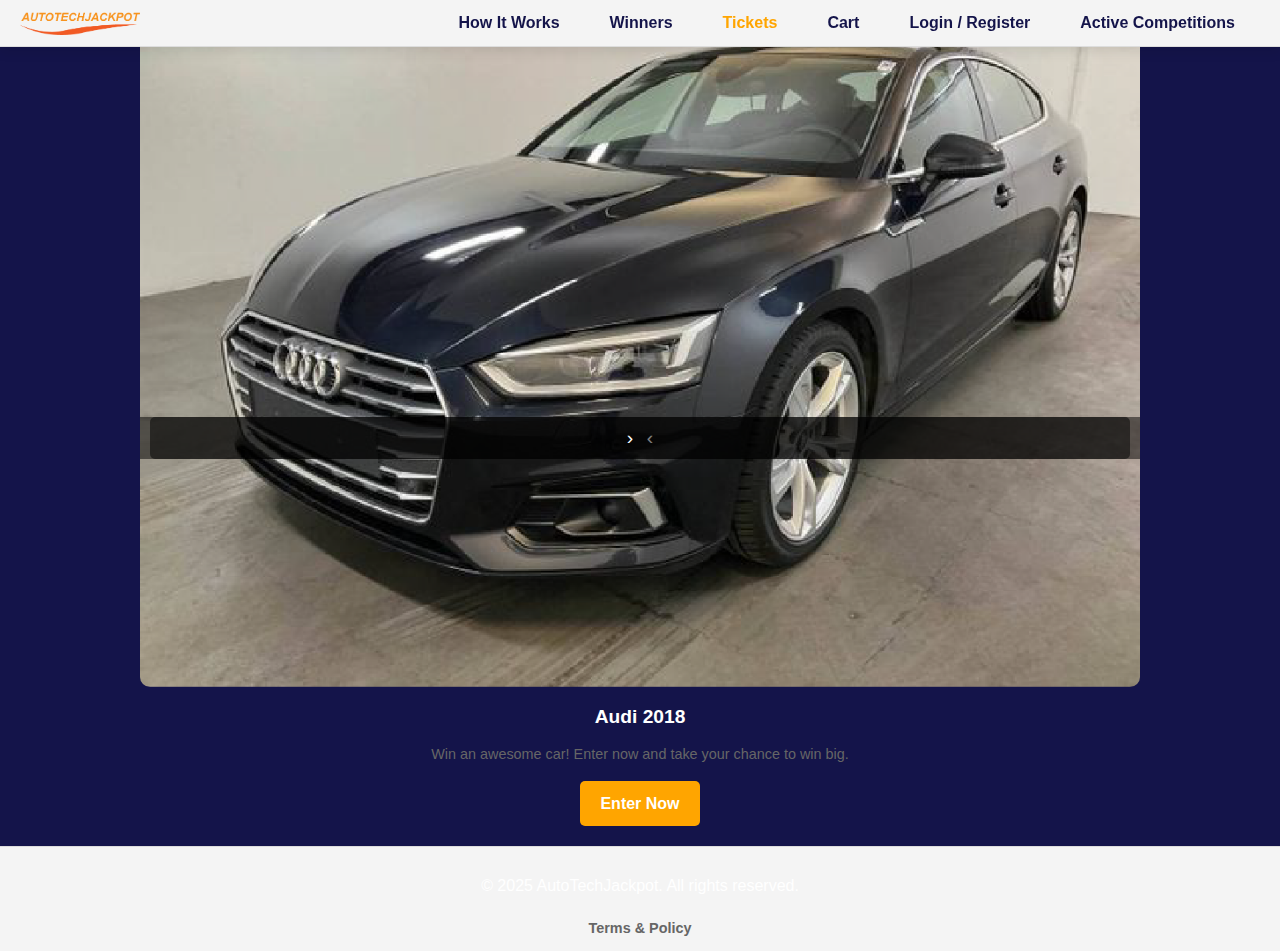
==== index.html @ fb89d606 "Update index.html" ====
<!DOCTYPE html>
<html lang="en">
<head>
  <meta charset="UTF-8">
  <meta name="viewport" content="width=device-width, initial-scale=1.0">
  <title>Welcome - AutoTechJackpot</title>
  <link rel="stylesheet" href="styles.css">
  <style>
    /* Stile per il logo */
    .logo img {
      max-width: 120px;
      height: auto;
      display: block;
      margin: 0 auto;
    }

    /* Header */
    header {
      display: flex;
      justify-content: space-between;
      align-items: center;
      padding: 10px 20px;
      background-color: #f4f4f4;
      border-bottom: 1px solid #ddd;
    }

    nav a {
      margin: 0 10px;
      text-decoration: none;
      color: #333;
      font-weight: bold;
    }

    nav a.active {
      color: orange;
    }

    /* Carosello */
    .carousel {
      position: relative;
      overflow: hidden;
      width: 100%;
      max-width: 1000px;
      margin: 20px auto;
      border-radius: 10px;
    }

    .carousel-track {
      display: flex;
      transition: transform 0.7s ease-in-out;
    }

    .carousel-slide {
      min-width: 100%;
      box-sizing: border-box;
    }

    .carousel-slide img {
      width: 100%;
      display: block;
      border-radius: 10px;
    }

    /* Pulsanti di navigazione */
    .carousel-btn {
      position: absolute;
      top: 50%;
      transform: translateY(-50%);
      background: rgba(0, 0, 0, 0.5);
      color: white;
      border: none;
      padding: 10px 20px;
      cursor: pointer;
      z-index: 10;
      border-radius: 5px;
    }

    .carousel-btn.prev {
      left: 10px;
    }

    .carousel-btn.next {
      right: 10px;
    }

    .carousel-btn:hover {
      background: rgba(0, 0, 0, 0.8);
    }

    /* Informazioni sulle competizioni */
    .competition-info {
      text-align: center;
      margin-top: 15px;
    }

    .competition-info h3 {
      margin: 10px 0;
      font-size: 1.2rem;
    }

    .competition-info p {
      color: #666;
      font-size: 0.9rem;
      margin: 5px 0;
    }

    .enter-button {
      display: inline-block;
      margin-top: 10px;
      padding: 10px 20px;
      background: orange;
      color: white;
      text-decoration: none;
      border-radius: 5px;
      transition: background 0.3s ease;
    }

    .enter-button:hover {
      background: darkorange;
    }

    footer {
      text-align: center;
      padding: 10px;
      background-color: #f4f4f4;
      border-top: 1px solid #ddd;
    }

    footer nav a {
      margin: 0 5px;
      text-decoration: none;
      color: #666;
      font-size: 0.9rem;
    }
  </style>
</head>
<body>
  <header>
    <div class="logo">
      <a href="index.html" aria-label="Go to Home page">
        <img src="logo.png" alt="AutoTechJackpot Logo">
      </a>
    </div>
    <nav>
      <a href="how-it-works.html" aria-label="How it Works">How It Works</a>
      <a href="winners.html" aria-label="View Winners">Winners</a>
      <a href="tickets.html" aria-label="View Tickets" class="active">Tickets</a>
      <a href="cart.html" aria-label="View Cart">Cart</a>
      <a href="login.html" aria-label="Login or Register">Login / Register</a>
      <a href="activecompetitions.html" aria-label="Active Competitions">Active Competitions</a>
    </nav>
  </header>

  <main>
    <!-- Carosello -->
    <section class="carousel">
      <button class="carousel-btn prev" aria-label="Previous slide">&#8249;</button>
      <div class="carousel-track">
        <!-- Slide 1 -->
        <div class="carousel-slide">
          <img src="audi.png" alt="Audi Competition">
          <div class="competition-info">
            <h3>Audi 2018</h3>
            <p>Win an awesome car! Enter now and take your chance to win big.</p>
            <a href="tickets.html?competitionId=1" class="enter-button">Enter Now</a>
          </div>
        </div>
        <!-- Slide 2 -->
        <div class="carousel-slide">
          <img src="BMW2020.png" alt="BMW 2020 Competition">
          <div class="competition-info">
            <h3>BMW 2020</h3>
            <p>Ready for a new adventure? Get your ticket now!</p>
            <a href="tickets.html?competitionId=2" class="enter-button">Enter Now</a>
          </div>
        </div>
        <!-- Slide 3 -->
        <div class="carousel-slide">
          <img src="Mercedes2015.png" alt="Mercedes 2015 Competition">
          <div class="competition-info">
            <h3>Mercedes 2015</h3>
            <p>The jackpot is waiting for you. Enter today and win big!</p>
            <a href="tickets.html?competitionId=3" class="enter-button">Enter Now</a>
          </div>
        </div>
      </div>
      <button class="carousel-btn next" aria-label="Next slide">&#8250;</button>
    </section>
  </main>

  <footer>
    <p>&copy; 2025 AutoTechJackpot. All rights reserved.</p>
    <nav>
      <a href="policy.html">Terms & Policy</a>
    </nav>
  </footer>

  <script>
    // JavaScript per il carosello
    const track = document.querySelector('.carousel-track');
    const slides = Array.from(track.children);
    const prevButton = document.querySelector('.carousel-btn.prev');
    const nextButton = document.querySelector('.carousel-btn.next');

    let currentSlideIndex = 0;

    const updateCarousel = () => {
      track.style.transform = `translateX(-${currentSlideIndex * 100}%)`;
    };

    prevButton.addEventListener('click', () => {
      currentSlideIndex = (currentSlideIndex > 0) ? currentSlideIndex - 1 : slides.length - 1;
      updateCarousel();
    });

    nextButton.addEventListener('click', () => {
      currentSlideIndex = (currentSlideIndex < slides.length - 1) ? currentSlideIndex + 1 : 0;
      updateCarousel();
    });
  </script>
</body>
</html>
---- styles.css ----
/* General Styles */
body {
  margin: 0;
  font-family: 'Segoe UI', Tahoma, Geneva, Verdana, sans-serif;
  color: #fff;
  background-color: #14144A;
  line-height: 1.6;
  box-sizing: border-box;
}

*,
*::before,
*::after {
  box-sizing: inherit;
}

/* Header */
header {
  position: fixed;
  top: 0;
  left: 0;
  right: 0;
  width: 100%;
  padding: 20px 0;
  background-color: #fff;
  box-shadow: 0 4px 12px rgba(0, 0, 0, 0.1);
  z-index: 100;
}

header .header-container {
  display: flex;
  justify-content: space-between;
  align-items: center;
  padding: 0 20px;
}

header .logo {
  font-size: 1.8em;
  font-weight: bold;
  color: #FF6A00;
}

header nav {
  display: flex;
}

header nav a {
  text-decoration: none;
  color: #14144A;
  font-weight: 600;
  padding: 0 15px;
  transition: color 0.3s;
}

header nav a:hover {
  color: #FF6A00;
}

/* Styles for Cart */
.cart {
  margin-top: 100px;
  padding: 40px;
  background-color: #1A1A50;
  border-radius: 8px;
  max-width: 900px;
  margin: 0 auto;
}

#cart-items {
  display: grid;
  grid-template-columns: repeat(auto-fill, minmax(300px, 1fr));
  gap: 20px;
}

.cart-item {
  background-color: #2C2C6C;
  padding: 15px;
  border-radius: 8px;
  box-shadow: 0 5px 15px rgba(0, 0, 0, 0.3);
  color: #fff;
  position: relative;
}

.cart-item img {
  width: 100%;
  max-height: 200px;
  object-fit: cover;
  border-radius: 5px;
}

.cart-item-details h4 {
  font-size: 1.2em;
  color: #FF6A00;
}

.cart-item-details p {
  font-size: 1em;
}

.remove-item {
  position: absolute;
  top: 10px;
  right: 10px;
  color: red;
  font-size: 1.5em;
  cursor: pointer;
}

/* Checkout Button */
#cart-summary {
  text-align: center;
  margin-top: 30px;
}

button {
  display: inline-block;
  width: 100%;
  padding: 15px;
  background-color: #FF6A00;
  color: #fff;
  font-size: 1.2em;
  border: none;
  border-radius: 5px;
  cursor: pointer;
  transition: background-color 0.3s ease;
  margin-top: 15px;
}

button:hover {
  background-color: #e65900;
}

/* Footer */
footer {
  text-align: center;
  padding: 20px;
  background-color: #14144A;
  color: #fff;
}

footer nav a {
  color: #FF6A00;
  text-decoration: none;
  margin: 0 10px;
}

footer nav a:hover {
  text-decoration: underline;
}

/* Competitions Section */
.competitions {
  margin-top: 100px;
  padding: 40px;
  text-align: center;
}

.competitions h2 {
  font-size: 2.5em;
  color: #FF6A00;
  margin-bottom: 30px;
}

.competition-grid {
  display: grid;
  grid-template-columns: repeat(auto-fill, minmax(250px, 1fr));
  gap: 20px;
  justify-items: center;
}

.competition-card,
.active-competitions .competition-card {
  background-color: #14144A;
  border: 2px solid #FF6A00;
  border-radius: 10px;
  overflow: hidden;
  box-shadow: 0 5px 15px rgba(0, 0, 0, 0.3);
  width: 100%;
  max-width: 300px;
  text-align: center;
}

.competition-card img {
  width: 100%;
  height: 200px;
  object-fit: cover;
  border-bottom: 2px solid #FF6A00;
}

.competition-card-content h3,
.active-competitions .competition-card-content h3 {
  font-size: 1.4em;
  color: #FF6A00;
}

.enter-button,
.active-competitions .enter-button {
  display: inline-block;
  margin-top: 15px;
  padding: 10px 20px;
  background-color: #FF6A00;
  color: #fff;
  border-radius: 5px;
  font-weight: 600;
  text-decoration: none;
  transition: background-color 0.3s;
}

.enter-button:hover,
.active-competitions .enter-button:hover {
  background-color: #e65900;
}

/* Responsiveness */
@media (max-width: 768px) {
  body {
    font-size: 14px;
  }

  .competition-grid {
    grid-template-columns: 1fr;
  }
}
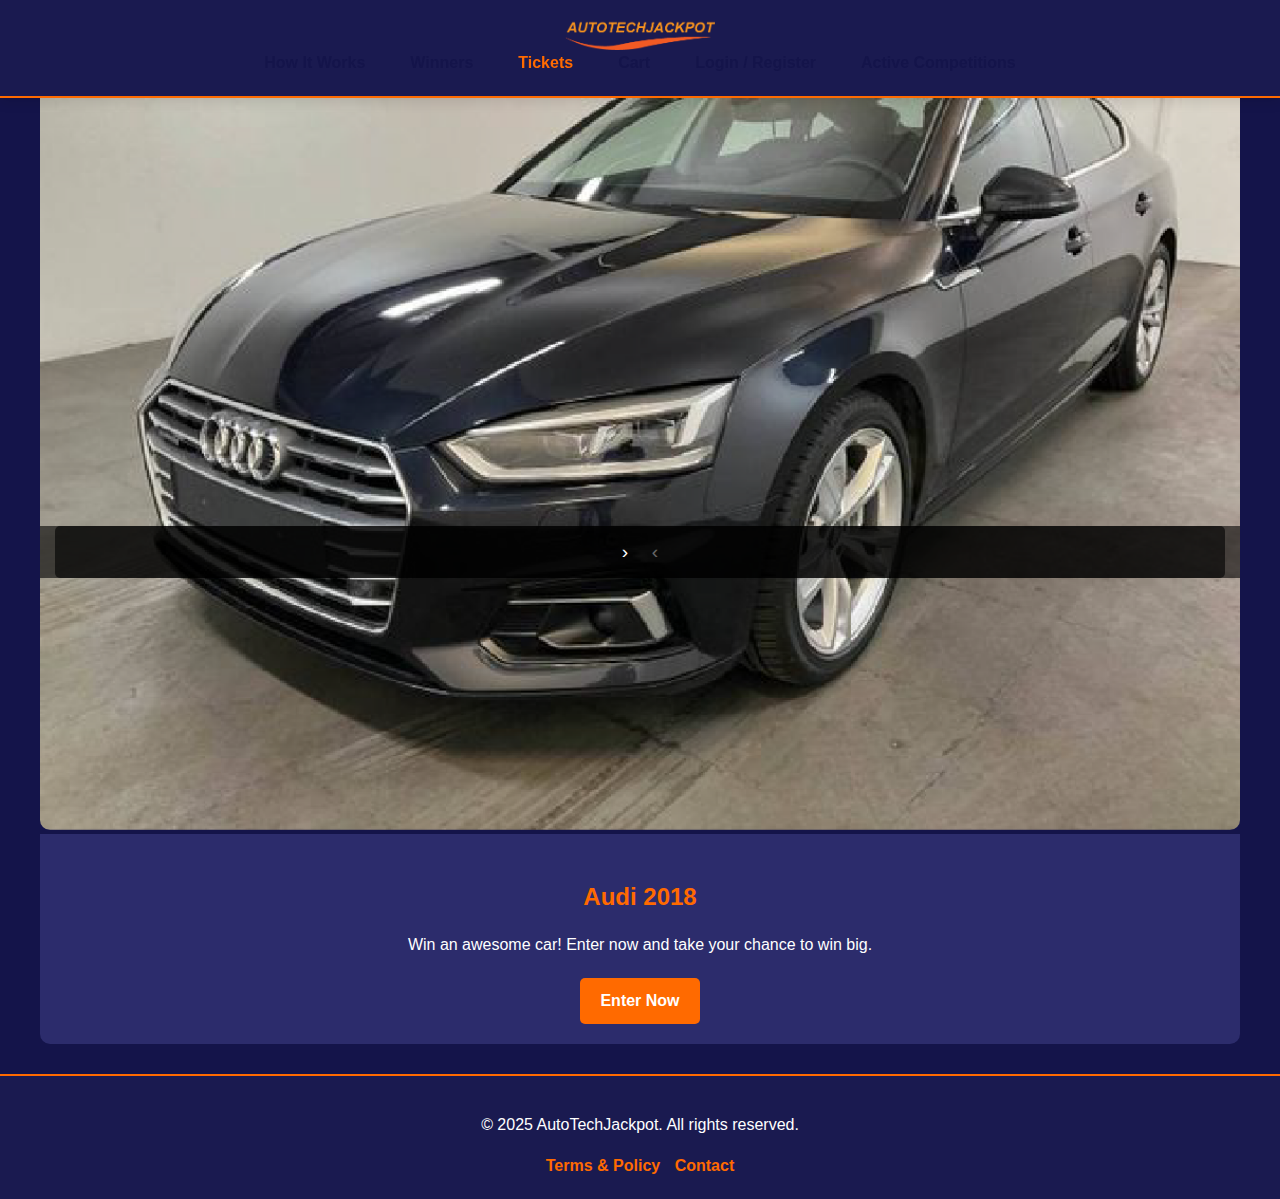
==== commit 5a48a03b: "Update index.html" ====
--- a/index.html
+++ b/index.html
@@ -6,9 +6,9 @@
   <title>Welcome - AutoTechJackpot</title>
   <link rel="stylesheet" href="styles.css">
   <style>
-    /* Stile per il logo */
+    /* Logo Styling */
     .logo img {
-      max-width: 120px;
+      max-width: 150px;
       height: auto;
       display: block;
       margin: 0 auto;
@@ -16,144 +16,160 @@
 
     /* Header */
     header {
+      background-color: #1A1A50;
+      padding: 20px 10px;
+      border-bottom: 2px solid #FF6A00;
+      text-align: center;
+    }
+
+    header nav {
       display: flex;
-      justify-content: space-between;
-      align-items: center;
-      padding: 10px 20px;
-      background-color: #f4f4f4;
-      border-bottom: 1px solid #ddd;
+      justify-content: center;
+      gap: 15px;
     }
 
     nav a {
-      margin: 0 10px;
+      color: white;
       text-decoration: none;
-      color: #333;
       font-weight: bold;
+      transition: color 0.3s ease;
     }
 
     nav a.active {
-      color: orange;
-    }
-
-    /* Carosello */
-    .carousel {
+      color: #FF6A00;
+    }
+
+    nav a:hover {
+      color: #FF6A00;
+    }
+
+    /* Carousel */
+    .carousel-container {
+      max-width: 1200px;
+      margin: 30px auto;
       position: relative;
       overflow: hidden;
-      width: 100%;
-      max-width: 1000px;
-      margin: 20px auto;
       border-radius: 10px;
     }
 
     .carousel-track {
       display: flex;
-      transition: transform 0.7s ease-in-out;
+      transition: transform 0.5s ease-in-out;
     }
 
     .carousel-slide {
       min-width: 100%;
-      box-sizing: border-box;
+      text-align: center;
+      color: #fff;
     }
 
     .carousel-slide img {
       width: 100%;
-      display: block;
       border-radius: 10px;
     }
 
-    /* Pulsanti di navigazione */
+    /* Competition Info */
+    .competition-info {
+      background-color: #2C2C6C;
+      padding: 20px;
+      margin-top: -4px;
+    }
+
+    .competition-info h3 {
+      font-size: 1.5rem;
+      color: #FF6A00;
+      margin-bottom: 10px;
+    }
+
+    .competition-info p {
+      font-size: 1rem;
+      color: #fff;
+      margin-bottom: 10px;
+    }
+
+    .enter-button {
+      display: inline-block;
+      margin-top: 10px;
+      padding: 10px 20px;
+      background: #FF6A00;
+      color: #fff;
+      font-weight: bold;
+      border-radius: 5px;
+      text-decoration: none;
+      transition: background 0.3s ease;
+    }
+
+    .enter-button:hover {
+      background: #e65900;
+    }
+
+    /* Carousel Buttons */
     .carousel-btn {
       position: absolute;
       top: 50%;
       transform: translateY(-50%);
-      background: rgba(0, 0, 0, 0.5);
-      color: white;
+      background: rgba(0, 0, 0, 0.6);
+      color: #fff;
       border: none;
-      padding: 10px 20px;
+      padding: 15px 20px;
       cursor: pointer;
       z-index: 10;
       border-radius: 5px;
-    }
-
-    .carousel-btn.prev {
-      left: 10px;
-    }
-
-    .carousel-btn.next {
-      right: 10px;
+      transition: background 0.3s ease;
     }
 
     .carousel-btn:hover {
       background: rgba(0, 0, 0, 0.8);
     }
 
-    /* Informazioni sulle competizioni */
-    .competition-info {
+    .carousel-btn.prev {
+      left: 15px;
+    }
+
+    .carousel-btn.next {
+      right: 15px;
+    }
+
+    /* Footer */
+    footer {
+      background-color: #1A1A50;
+      color: #fff;
       text-align: center;
-      margin-top: 15px;
-    }
-
-    .competition-info h3 {
-      margin: 10px 0;
-      font-size: 1.2rem;
-    }
-
-    .competition-info p {
-      color: #666;
-      font-size: 0.9rem;
-      margin: 5px 0;
-    }
-
-    .enter-button {
-      display: inline-block;
-      margin-top: 10px;
-      padding: 10px 20px;
-      background: orange;
-      color: white;
+      padding: 20px;
+      border-top: 2px solid #FF6A00;
+    }
+
+    footer nav a {
+      color: #FF6A00;
       text-decoration: none;
-      border-radius: 5px;
-      transition: background 0.3s ease;
-    }
-
-    .enter-button:hover {
-      background: darkorange;
-    }
-
-    footer {
-      text-align: center;
-      padding: 10px;
-      background-color: #f4f4f4;
-      border-top: 1px solid #ddd;
-    }
-
-    footer nav a {
       margin: 0 5px;
-      text-decoration: none;
-      color: #666;
-      font-size: 0.9rem;
+    }
+
+    footer nav a:hover {
+      text-decoration: underline;
     }
   </style>
 </head>
 <body>
   <header>
     <div class="logo">
-      <a href="index.html" aria-label="Go to Home page">
+      <a href="index.html">
         <img src="logo.png" alt="AutoTechJackpot Logo">
       </a>
     </div>
     <nav>
-      <a href="how-it-works.html" aria-label="How it Works">How It Works</a>
-      <a href="winners.html" aria-label="View Winners">Winners</a>
-      <a href="tickets.html" aria-label="View Tickets" class="active">Tickets</a>
-      <a href="cart.html" aria-label="View Cart">Cart</a>
-      <a href="login.html" aria-label="Login or Register">Login / Register</a>
-      <a href="activecompetitions.html" aria-label="Active Competitions">Active Competitions</a>
+      <a href="how-it-works.html">How It Works</a>
+      <a href="winners.html">Winners</a>
+      <a href="tickets.html" class="active">Tickets</a>
+      <a href="cart.html">Cart</a>
+      <a href="login.html">Login / Register</a>
+      <a href="activecompetitions.html">Active Competitions</a>
     </nav>
   </header>
 
   <main>
-    <!-- Carosello -->
-    <section class="carousel">
+    <!-- Carousel -->
+    <div class="carousel-container">
       <button class="carousel-btn prev" aria-label="Previous slide">&#8249;</button>
       <div class="carousel-track">
         <!-- Slide 1 -->
@@ -185,18 +201,18 @@
         </div>
       </div>
       <button class="carousel-btn next" aria-label="Next slide">&#8250;</button>
-    </section>
+    </div>
   </main>
 
   <footer>
     <p>&copy; 2025 AutoTechJackpot. All rights reserved.</p>
     <nav>
       <a href="policy.html">Terms & Policy</a>
+      <a href="contact.html">Contact</a>
     </nav>
   </footer>
 
   <script>
-    // JavaScript per il carosello
     const track = document.querySelector('.carousel-track');
     const slides = Array.from(track.children);
     const prevButton = document.querySelector('.carousel-btn.prev');
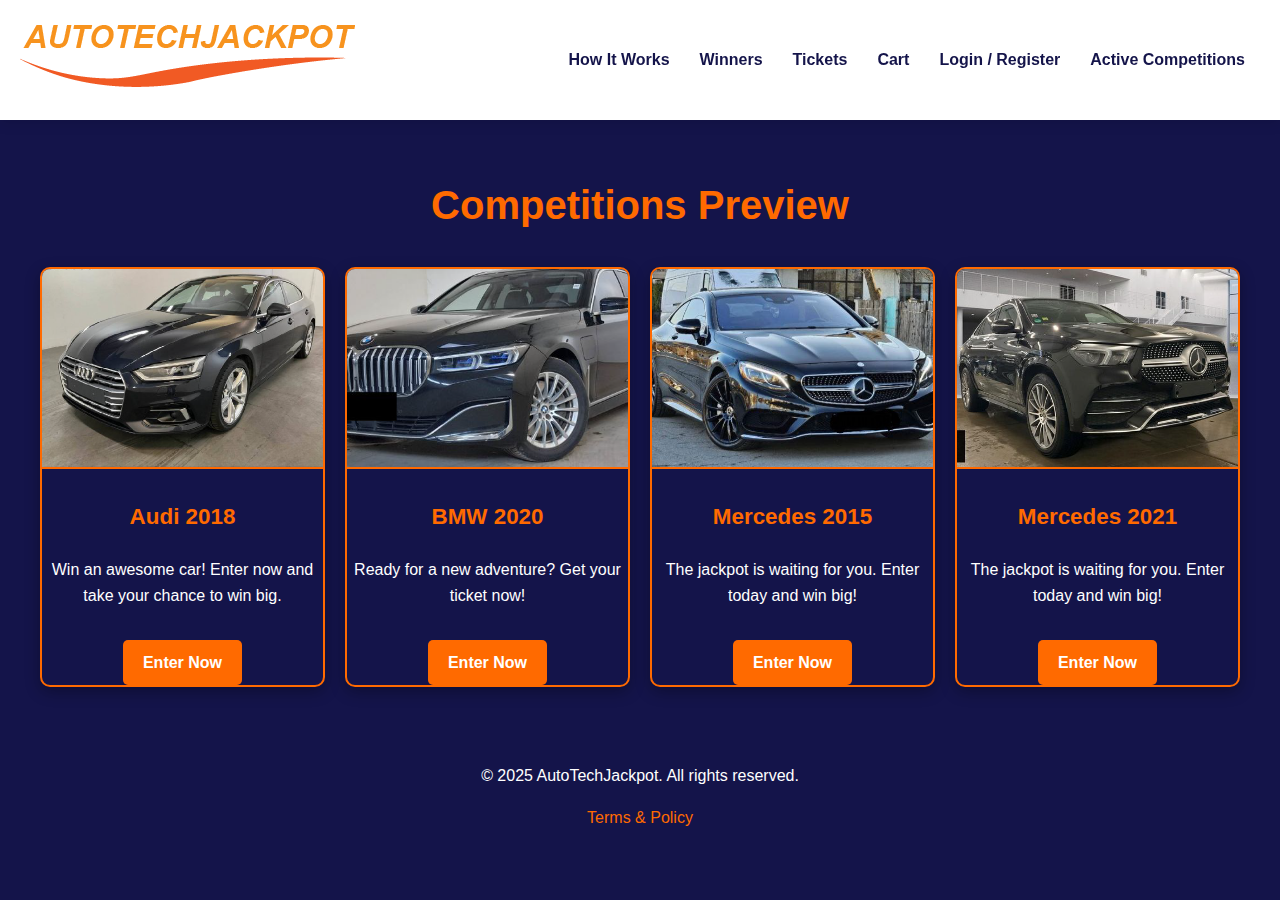
==== commit e189f084: "Update index.html" ====
--- a/index.html
+++ b/index.html
@@ -1,238 +1,91 @@
 <!DOCTYPE html>
 <html lang="en">
 <head>
+  <style>
+     logo img {
+      max-width: 120px;
+      height: auto;
+      display: block;
+      margin: 0 auto;
+    }
+     </style>
   <meta charset="UTF-8">
   <meta name="viewport" content="width=device-width, initial-scale=1.0">
   <title>Welcome - AutoTechJackpot</title>
   <link rel="stylesheet" href="styles.css">
-  <style>
-    /* Logo Styling */
-    .logo img {
-      max-width: 150px;
-      height: auto;
-      display: block;
-      margin: 0 auto;
-    }
-
-    /* Header */
-    header {
-      background-color: #1A1A50;
-      padding: 20px 10px;
-      border-bottom: 2px solid #FF6A00;
-      text-align: center;
-    }
-
-    header nav {
-      display: flex;
-      justify-content: center;
-      gap: 15px;
-    }
-
-    nav a {
-      color: white;
-      text-decoration: none;
-      font-weight: bold;
-      transition: color 0.3s ease;
-    }
-
-    nav a.active {
-      color: #FF6A00;
-    }
-
-    nav a:hover {
-      color: #FF6A00;
-    }
-
-    /* Carousel */
-    .carousel-container {
-      max-width: 1200px;
-      margin: 30px auto;
-      position: relative;
-      overflow: hidden;
-      border-radius: 10px;
-    }
-
-    .carousel-track {
-      display: flex;
-      transition: transform 0.5s ease-in-out;
-    }
-
-    .carousel-slide {
-      min-width: 100%;
-      text-align: center;
-      color: #fff;
-    }
-
-    .carousel-slide img {
-      width: 100%;
-      border-radius: 10px;
-    }
-
-    /* Competition Info */
-    .competition-info {
-      background-color: #2C2C6C;
-      padding: 20px;
-      margin-top: -4px;
-    }
-
-    .competition-info h3 {
-      font-size: 1.5rem;
-      color: #FF6A00;
-      margin-bottom: 10px;
-    }
-
-    .competition-info p {
-      font-size: 1rem;
-      color: #fff;
-      margin-bottom: 10px;
-    }
-
-    .enter-button {
-      display: inline-block;
-      margin-top: 10px;
-      padding: 10px 20px;
-      background: #FF6A00;
-      color: #fff;
-      font-weight: bold;
-      border-radius: 5px;
-      text-decoration: none;
-      transition: background 0.3s ease;
-    }
-
-    .enter-button:hover {
-      background: #e65900;
-    }
-
-    /* Carousel Buttons */
-    .carousel-btn {
-      position: absolute;
-      top: 50%;
-      transform: translateY(-50%);
-      background: rgba(0, 0, 0, 0.6);
-      color: #fff;
-      border: none;
-      padding: 15px 20px;
-      cursor: pointer;
-      z-index: 10;
-      border-radius: 5px;
-      transition: background 0.3s ease;
-    }
-
-    .carousel-btn:hover {
-      background: rgba(0, 0, 0, 0.8);
-    }
-
-    .carousel-btn.prev {
-      left: 15px;
-    }
-
-    .carousel-btn.next {
-      right: 15px;
-    }
-
-    /* Footer */
-    footer {
-      background-color: #1A1A50;
-      color: #fff;
-      text-align: center;
-      padding: 20px;
-      border-top: 2px solid #FF6A00;
-    }
-
-    footer nav a {
-      color: #FF6A00;
-      text-decoration: none;
-      margin: 0 5px;
-    }
-
-    footer nav a:hover {
-      text-decoration: underline;
-    }
-  </style>
-</head>
+  </head>
 <body>
   <header>
-    <div class="logo">
-      <a href="index.html">
-        <img src="logo.png" alt="AutoTechJackpot Logo">
-      </a>
+    <div class="header-container">
+      <div class="logo">
+        <a href="index.html" aria-label="Go to Home page">
+          <img src="logo.png" alt="AutoTechJackpot Logo" class="logo-image">
+        </a>
+      </div>
+      <nav>
+        <a href="how-it-works.html" aria-label="How it Works">How It Works</a>
+        <a href="winners.html" aria-label="View Winners">Winners</a>
+        <a href="tickets.html" aria-label="View Tickets" class="active">Tickets</a>
+        <a href="cart.html" aria-label="View Cart">Cart</a>
+        <a href="login.html" aria-label="Login or Register">Login / Register</a>
+        <a href="activecompetitions.html" aria-label="Active Competitions">Active Competitions</a>
+      </nav>
     </div>
-    <nav>
-      <a href="how-it-works.html">How It Works</a>
-      <a href="winners.html">Winners</a>
-      <a href="tickets.html" class="active">Tickets</a>
-      <a href="cart.html">Cart</a>
-      <a href="login.html">Login / Register</a>
-      <a href="activecompetitions.html">Active Competitions</a>
-    </nav>
   </header>
 
   <main>
-    <!-- Carousel -->
-    <div class="carousel-container">
-      <button class="carousel-btn prev" aria-label="Previous slide">&#8249;</button>
-      <div class="carousel-track">
-        <!-- Slide 1 -->
-        <div class="carousel-slide">
+    <section class="competitions">
+      <h2>Competitions Preview</h2>
+      <div class="competition-grid">
+        <!-- Competition 1 -->
+        <div class="competition-card">
           <img src="audi.png" alt="Audi Competition">
-          <div class="competition-info">
+          <div class="competition-card-content">
             <h3>Audi 2018</h3>
             <p>Win an awesome car! Enter now and take your chance to win big.</p>
             <a href="tickets.html?competitionId=1" class="enter-button">Enter Now</a>
           </div>
         </div>
-        <!-- Slide 2 -->
-        <div class="carousel-slide">
+
+        <!-- Competition 2 -->
+        <div class="competition-card">
           <img src="BMW2020.png" alt="BMW 2020 Competition">
-          <div class="competition-info">
+          <div class="competition-card-content">
             <h3>BMW 2020</h3>
             <p>Ready for a new adventure? Get your ticket now!</p>
             <a href="tickets.html?competitionId=2" class="enter-button">Enter Now</a>
           </div>
         </div>
-        <!-- Slide 3 -->
-        <div class="carousel-slide">
+
+        <!-- Competition 3 -->
+        <div class="competition-card">
           <img src="Mercedes2015.png" alt="Mercedes 2015 Competition">
-          <div class="competition-info">
+          <div class="competition-card-content">
             <h3>Mercedes 2015</h3>
             <p>The jackpot is waiting for you. Enter today and win big!</p>
             <a href="tickets.html?competitionId=3" class="enter-button">Enter Now</a>
           </div>
         </div>
+
+        <!-- Competition 4 -->
+        <div class="competition-card">
+          <img src="Mercedes2021.png" alt="Mercedes 2021 Competition">
+          <div class="competition-card-content">
+            <h3>Mercedes 2021</h3>
+            <p>The jackpot is waiting for you. Enter today and win big!</p>
+            <a href="tickets.html?competitionId=4" class="enter-button">Enter Now</a>
+          </div>
+        </div>
+        <!-- Add more competition cards here as needed -->
       </div>
-      <button class="carousel-btn next" aria-label="Next slide">&#8250;</button>
-    </div>
+    </section>
   </main>
 
   <footer>
     <p>&copy; 2025 AutoTechJackpot. All rights reserved.</p>
     <nav>
       <a href="policy.html">Terms & Policy</a>
-      <a href="contact.html">Contact</a>
     </nav>
   </footer>
-
-  <script>
-    const track = document.querySelector('.carousel-track');
-    const slides = Array.from(track.children);
-    const prevButton = document.querySelector('.carousel-btn.prev');
-    const nextButton = document.querySelector('.carousel-btn.next');
-
-    let currentSlideIndex = 0;
-
-    const updateCarousel = () => {
-      track.style.transform = `translateX(-${currentSlideIndex * 100}%)`;
-    };
-
-    prevButton.addEventListener('click', () => {
-      currentSlideIndex = (currentSlideIndex > 0) ? currentSlideIndex - 1 : slides.length - 1;
-      updateCarousel();
-    });
-
-    nextButton.addEventListener('click', () => {
-      currentSlideIndex = (currentSlideIndex < slides.length - 1) ? currentSlideIndex + 1 : 0;
-      updateCarousel();
-    });
-  </script>
 </body>
 </html>
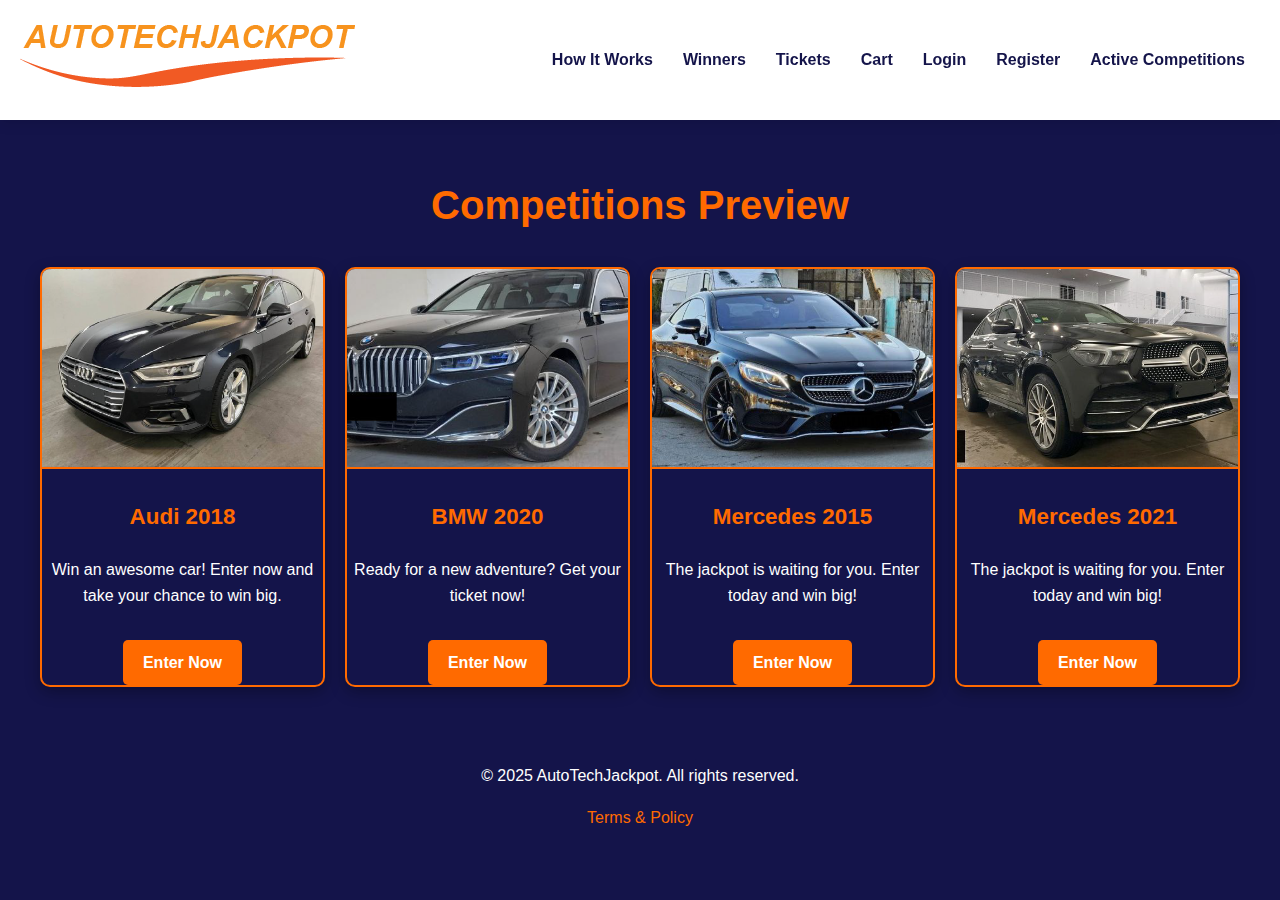
==== commit 0916245c: "Update index.html" ====
--- a/index.html
+++ b/index.html
@@ -27,7 +27,8 @@
         <a href="winners.html" aria-label="View Winners">Winners</a>
         <a href="tickets.html" aria-label="View Tickets" class="active">Tickets</a>
         <a href="cart.html" aria-label="View Cart">Cart</a>
-        <a href="login.html" aria-label="Login or Register">Login / Register</a>
+        <a href="login.html" aria-label="Login">Login</a>
+         <a href="register.html" aria-label="Register">Register</a>
         <a href="activecompetitions.html" aria-label="Active Competitions">Active Competitions</a>
       </nav>
     </div>
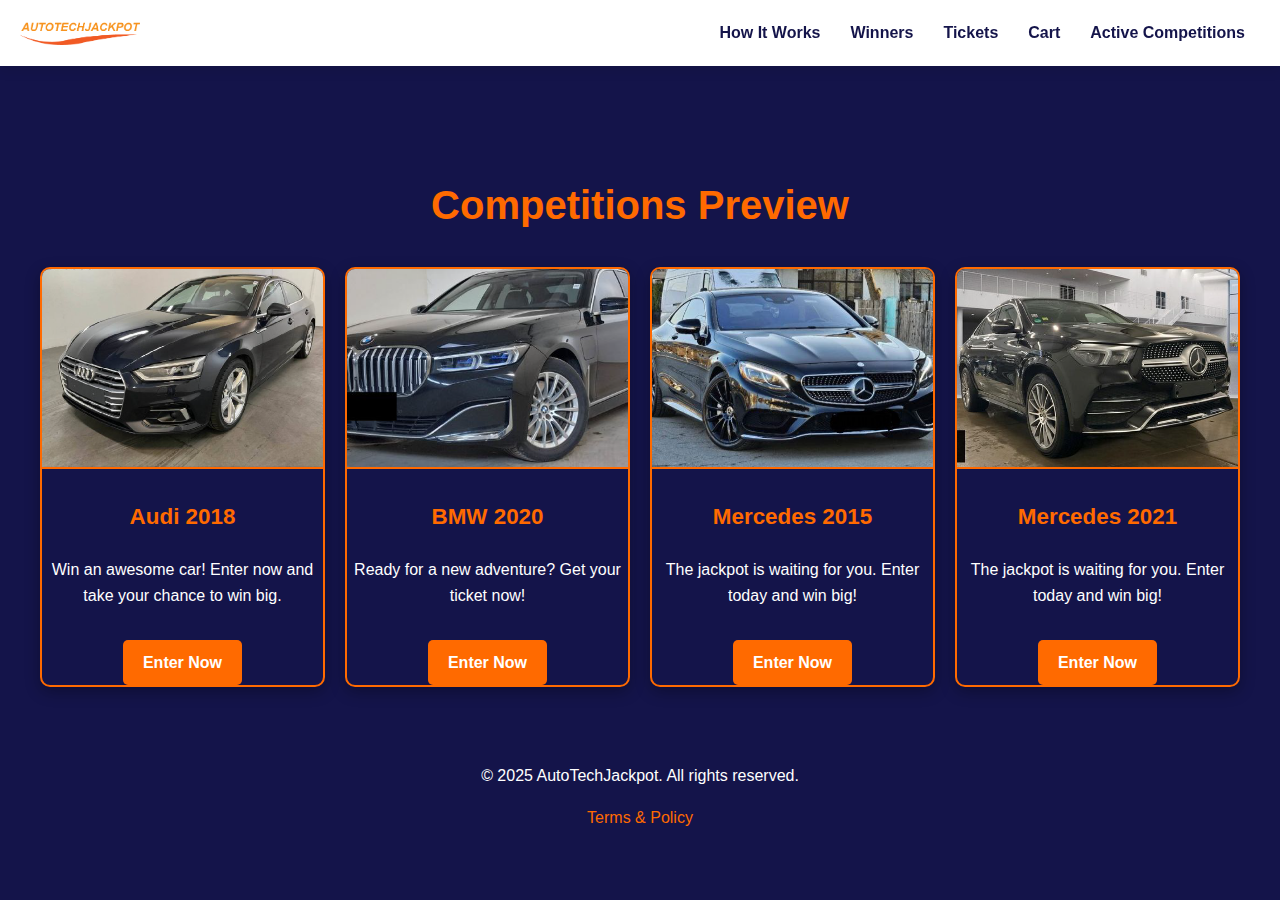
==== commit dd8f2fe4: "Update index.html" ====
--- a/index.html
+++ b/index.html
@@ -2,18 +2,18 @@
 <html lang="en">
 <head>
   <style>
-     logo img {
+    .logo img {
       max-width: 120px;
       height: auto;
       display: block;
       margin: 0 auto;
     }
-     </style>
+  </style>
   <meta charset="UTF-8">
   <meta name="viewport" content="width=device-width, initial-scale=1.0">
   <title>Welcome - AutoTechJackpot</title>
   <link rel="stylesheet" href="styles.css">
-  </head>
+</head>
 <body>
   <header>
     <div class="header-container">
@@ -27,8 +27,6 @@
         <a href="winners.html" aria-label="View Winners">Winners</a>
         <a href="tickets.html" aria-label="View Tickets" class="active">Tickets</a>
         <a href="cart.html" aria-label="View Cart">Cart</a>
-        <a href="login.html" aria-label="Login">Login</a>
-         <a href="register.html" aria-label="Register">Register</a>
         <a href="activecompetitions.html" aria-label="Active Competitions">Active Competitions</a>
       </nav>
     </div>
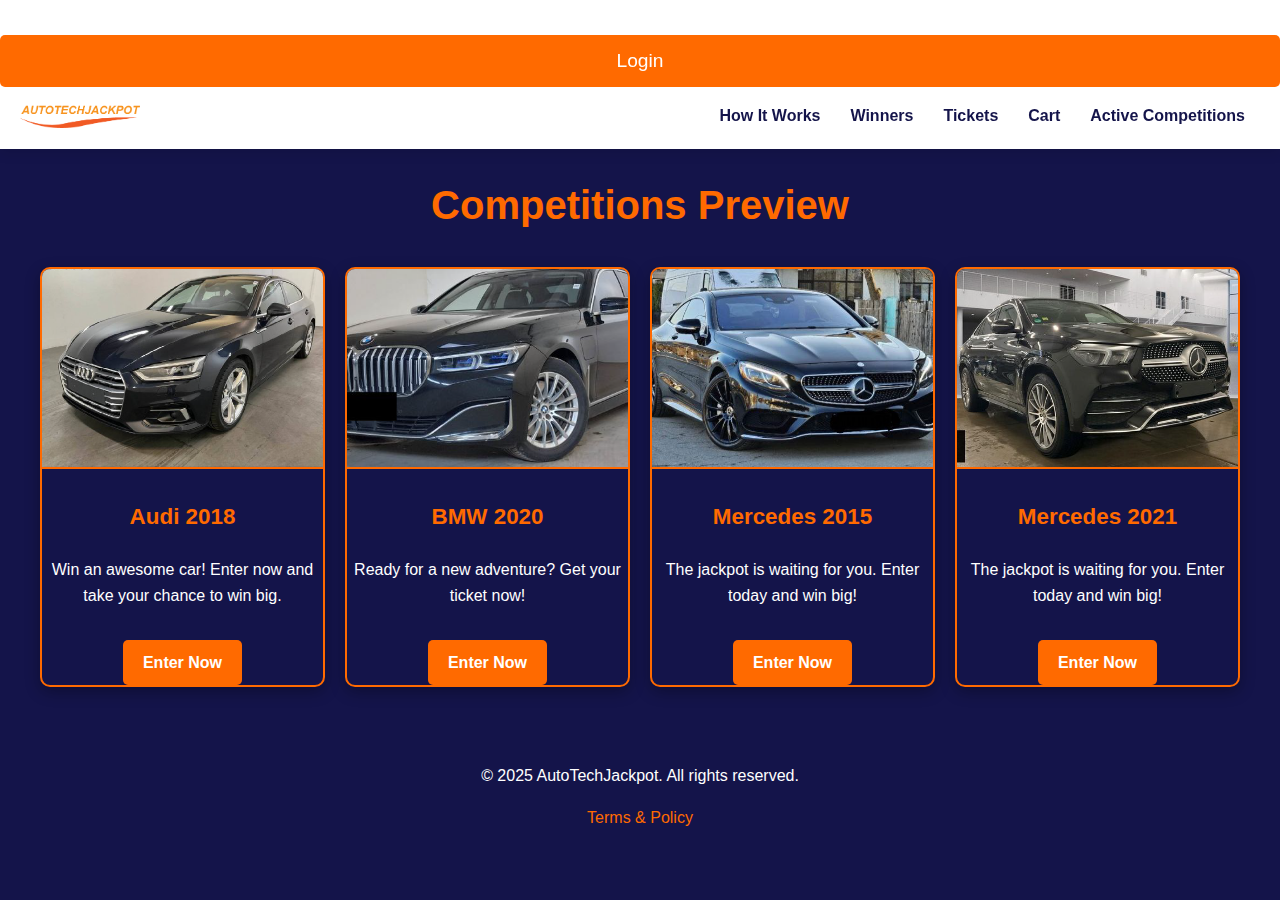
==== commit b3c98058: "Update index.html" ====
--- a/index.html
+++ b/index.html
@@ -16,6 +16,10 @@
 </head>
 <body>
   <header>
+    <script type="module" src="/api/auth/auth.js"></script>
+<button id="login-button">Login</button>
+<button id="logout-button" style="display: none;">Logout</button>
+<p id="user-info"></p>
     <div class="header-container">
       <div class="logo">
         <a href="index.html" aria-label="Go to Home page">
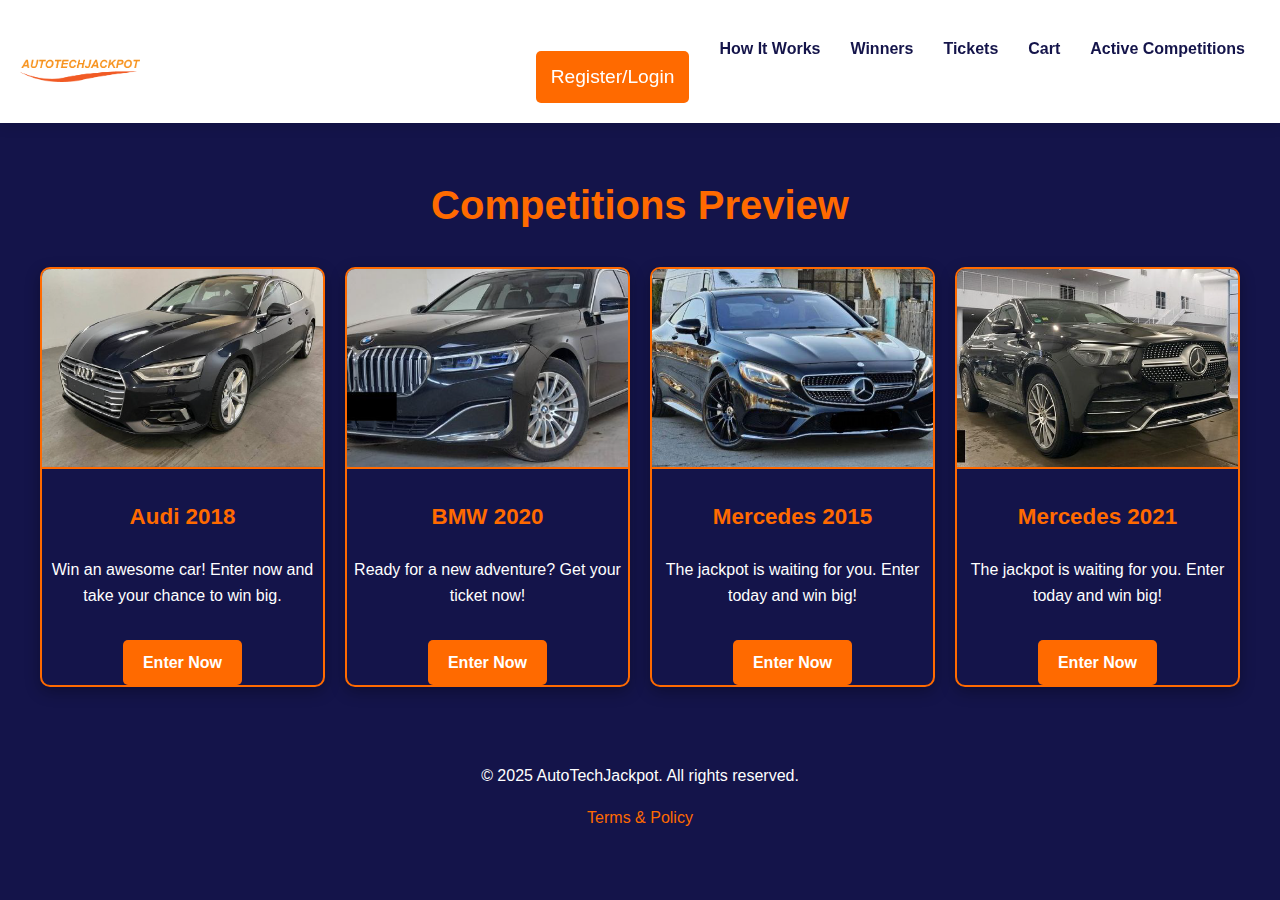
==== commit 3849f48f: "Update index.html" ====
--- a/index.html
+++ b/index.html
@@ -16,9 +16,6 @@
 </head>
 <body>
   <header>
-    <script type="module" src="/api/auth/auth.js"></script>
-<button id="login-button">Login</button>
-<button id="logout-button" style="display: none;">Logout</button>
 <p id="user-info"></p>
     <div class="header-container">
       <div class="logo">
@@ -27,6 +24,9 @@
         </a>
       </div>
       <nav>
+<a href="registration.html"><button id="register-button">Register/Login</button></a>
+<button id="logout-button" style="display: none;">Logout</button>
+<p id="user-info"></p>
         <a href="how-it-works.html" aria-label="How it Works">How It Works</a>
         <a href="winners.html" aria-label="View Winners">Winners</a>
         <a href="tickets.html" aria-label="View Tickets" class="active">Tickets</a>
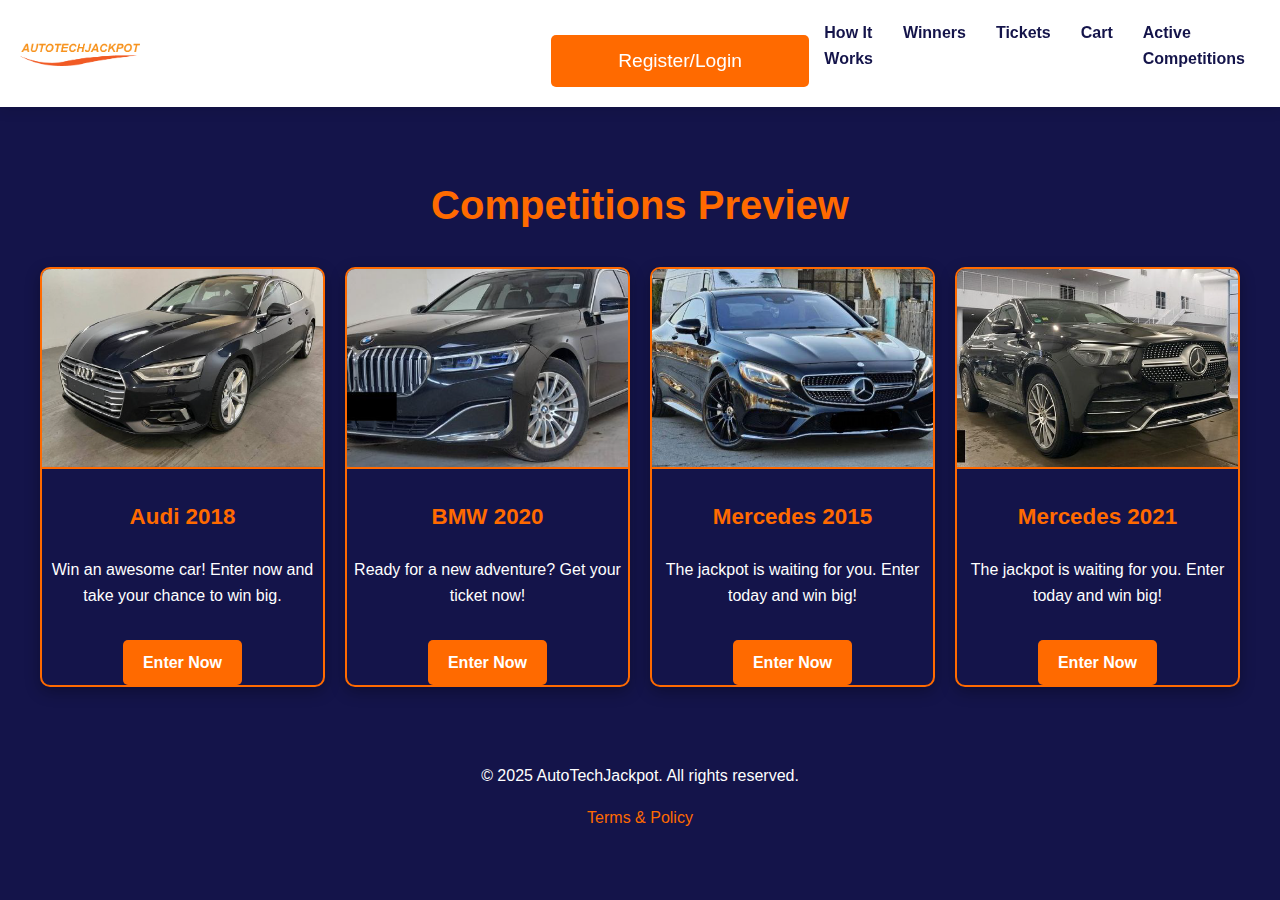
==== commit 4bb7c9fb: "Update index.html" ====
--- a/index.html
+++ b/index.html
@@ -16,7 +16,6 @@
 </head>
 <body>
   <header>
-<p id="user-info"></p>
     <div class="header-container">
       <div class="logo">
         <a href="index.html" aria-label="Go to Home page">
@@ -24,9 +23,9 @@
         </a>
       </div>
       <nav>
-<a href="registration.html"><button id="register-button">Register/Login</button></a>
-<button id="logout-button" style="display: none;">Logout</button>
-<p id="user-info"></p>
+        <button id="register-button">Register/Login</button>
+        <button id="logout-button" style="display: none;">Logout</button>
+        <p id="user-info"></p>
         <a href="how-it-works.html" aria-label="How it Works">How It Works</a>
         <a href="winners.html" aria-label="View Winners">Winners</a>
         <a href="tickets.html" aria-label="View Tickets" class="active">Tickets</a>
@@ -90,5 +89,31 @@
       <a href="policy.html">Terms & Policy</a>
     </nav>
   </footer>
+
+  <script>
+    // Funzione per gestire il caricamento delle informazioni utente
+    window.onload = function() {
+      const user = JSON.parse(localStorage.getItem('user'));
+      const userInfo = document.getElementById('user-info');
+      const registerButton = document.getElementById('register-button');
+      const logoutButton = document.getElementById('logout-button');
+
+      if (user) {
+        userInfo.textContent = `Welcome, ${user.email}!`; // Mostra il messaggio di benvenuto
+        registerButton.style.display = 'none'; // Nascondi il pulsante di registrazione/login
+        logoutButton.style.display = 'block'; // Mostra il pulsante di logout
+      } else {
+        userInfo.textContent = ''; // Nessun utente loggato
+        registerButton.style.display = 'block'; // Mostra il pulsante di registrazione/login
+        logoutButton.style.display = 'none'; // Nascondi il pulsante di logout
+      }
+
+      // Gestione del logout
+      logoutButton.addEventListener('click', function() {
+        localStorage.removeItem('user'); // Rimuovi l'utente da localStorage
+        window.location.reload(); // Ricarica la pagina per aggiornare l'interfaccia
+      });
+    };
+  </script>
 </body>
 </html>
